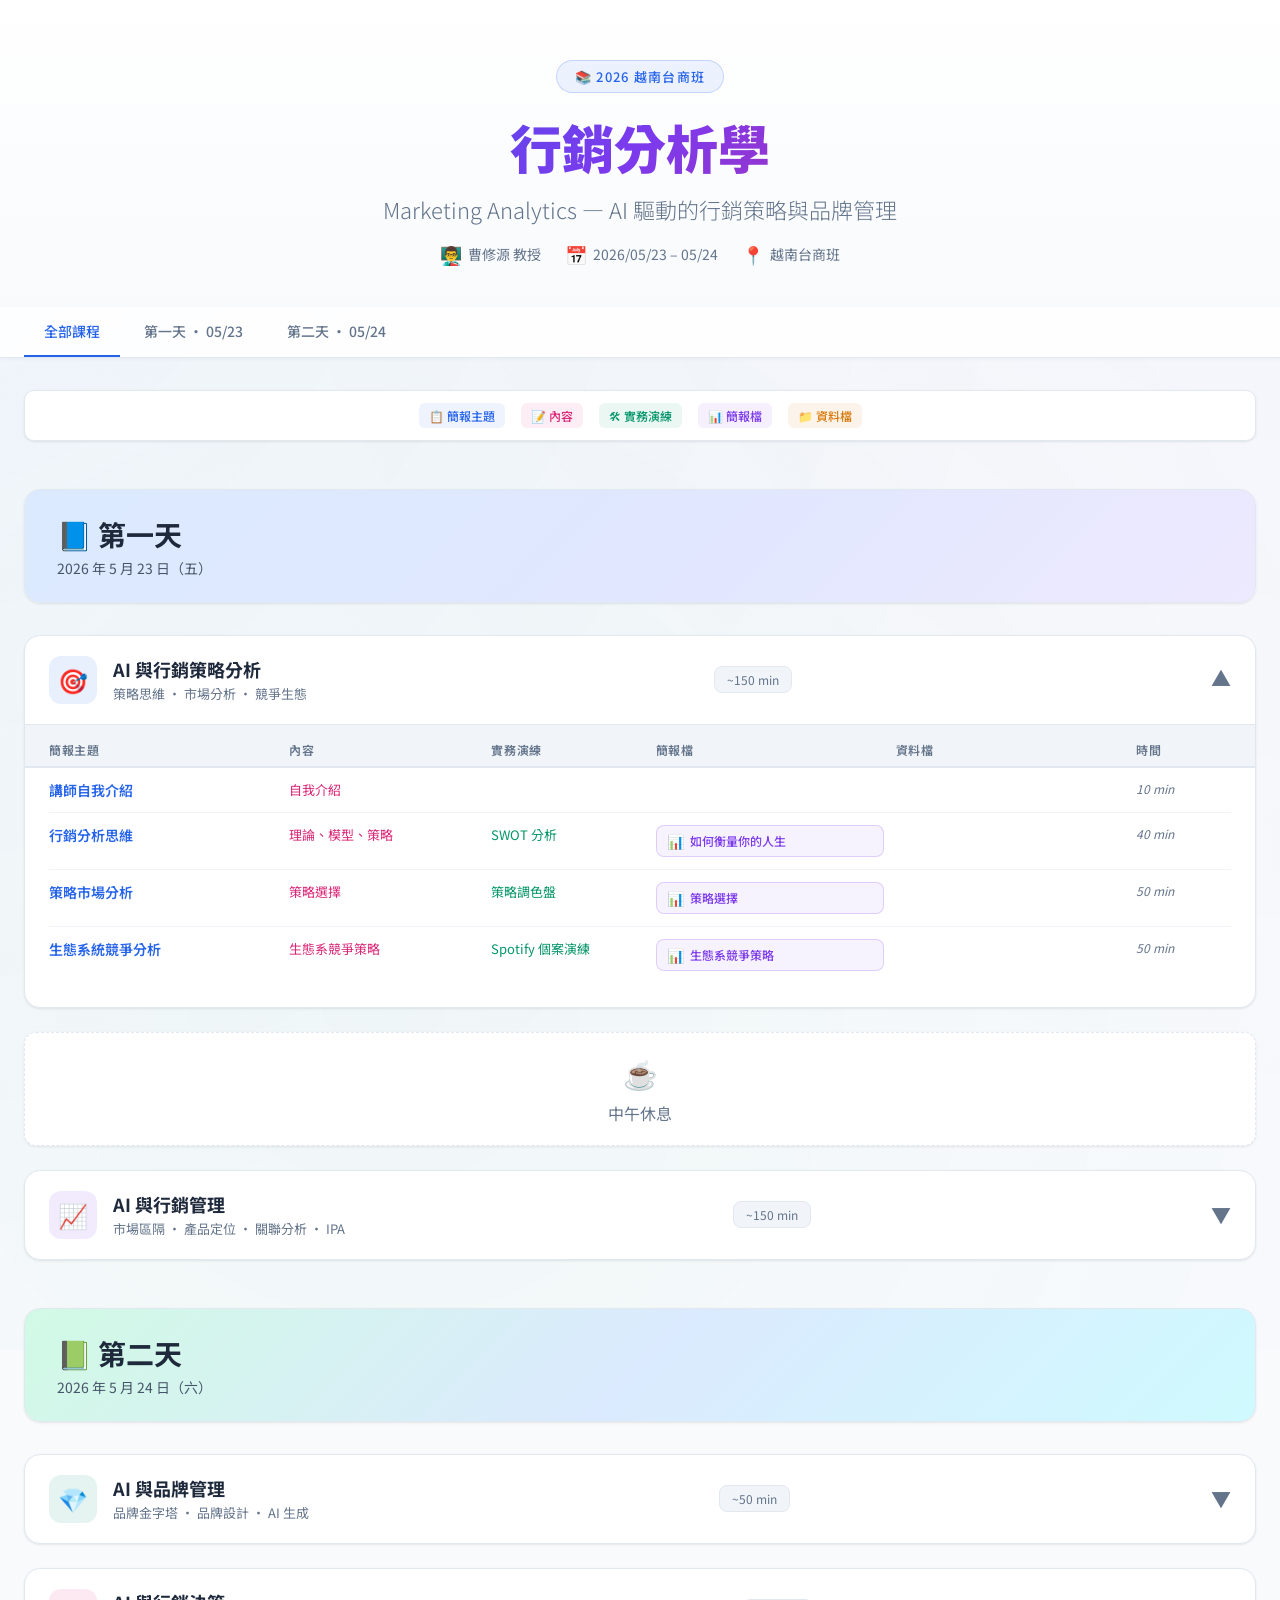
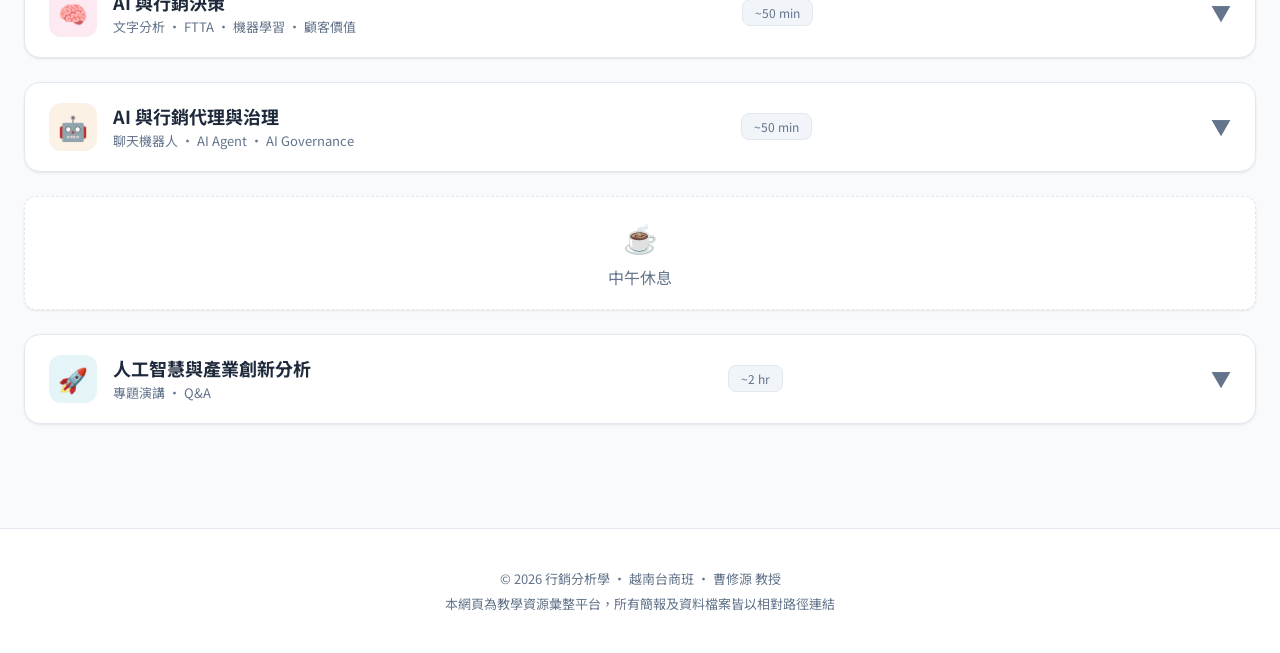
==== index.html @ cdf15337 "Initial commit: 行銷分析學教學網頁" ====
<!DOCTYPE html>
<html lang="zh-TW">
<head>
<meta charset="UTF-8">
<meta name="viewport" content="width=device-width, initial-scale=1.0">
<title>行銷分析學 2026 – 越南台商班 | 曹修源</title>
<meta name="description" content="2026年越南台商班行銷分析學教學資源平台，包含AI與行銷策略、品牌管理、行銷決策等完整課程資料。">
<link rel="stylesheet" href="style.css">
</head>
<body>

<!-- ===== Hero ===== -->
<header class="hero">
  <div class="hero-badge">📚 2026 越南台商班</div>
  <h1>行銷分析學</h1>
  <p class="subtitle">Marketing Analytics — AI 驅動的行銷策略與品牌管理</p>
  <div class="meta">
    <span class="meta-item"><span class="icon">👨‍🏫</span> 曹修源 教授</span>
    <span class="meta-item"><span class="icon">📅</span> 2026/05/23 – 05/24</span>
    <span class="meta-item"><span class="icon">📍</span> 越南台商班</span>
  </div>
</header>

<!-- ===== Nav ===== -->
<nav class="nav-bar">
  <div class="nav-inner">
    <button class="nav-btn active" onclick="showDay('all')">全部課程</button>
    <button class="nav-btn" onclick="showDay('day1')">第一天 · 05/23</button>
    <button class="nav-btn" onclick="showDay('day2')">第二天 · 05/24</button>
  </div>
</nav>

<!-- ===== Main ===== -->
<main class="main">

<!-- ===== Column Headers Legend ===== -->
<div class="column-legend">
  <span class="legend-item legend-topic">📋 簡報主題</span>
  <span class="legend-item legend-content">📝 內容</span>
  <span class="legend-item legend-practice">🛠 實務演練</span>
  <span class="legend-item legend-pptx">📊 簡報檔</span>
  <span class="legend-item legend-data">📁 資料檔</span>
</div>

<!-- ===================== DAY 1 ===================== -->
<div class="day-section visible" data-day="day1">
<div class="day-divider day1">
  <h2>📘 第一天</h2>
  <div class="day-date">2026 年 5 月 23 日（五）</div>
</div>

<!-- Module 1: AI與行銷策略分析 -->
<div class="module open" id="mod-strategy">
  <div class="module-header" onclick="toggleModule(this)">
    <div class="module-header-left">
      <div class="module-icon blue">🎯</div>
      <div>
        <div class="module-title">AI 與行銷策略分析</div>
        <div class="module-subtitle">策略思維 · 市場分析 · 競爭生態</div>
      </div>
    </div>
    <span class="module-time">~150 min</span>
    <span class="module-toggle">▼</span>
  </div>
  <div class="module-body">
    <div class="module-content">
      <!-- Row header -->
      <div class="topic-row topic-row-header">
        <div>簡報主題</div><div>內容</div><div>實務演練</div><div>簡報檔</div><div>資料檔</div><div>時間</div>
      </div>
      <div class="topic-row">
        <div class="topic-label">講師自我介紹</div>
        <div class="topic-content">自我介紹</div>
        <div class="topic-practice"></div>
        <div class="topic-files"></div>
        <div class="topic-files"></div>
        <div class="topic-time">10 min</div>
      </div>
      <div class="topic-row">
        <div class="topic-label">行銷分析思維</div>
        <div class="topic-content">理論、模型、策略</div>
        <div class="topic-practice">SWOT 分析</div>
        <div class="topic-files"><a class="res-link pptx" href="簡報檔/如何衡量你的人生.pptx"><span class="res-icon">📊</span> 如何衡量你的人生</a></div>
        <div class="topic-files"></div>
        <div class="topic-time">40 min</div>
      </div>
      <div class="topic-row">
        <div class="topic-label">策略市場分析</div>
        <div class="topic-content">策略選擇</div>
        <div class="topic-practice">策略調色盤</div>
        <div class="topic-files"><a class="res-link pptx" href="簡報檔/策略選擇.pptx"><span class="res-icon">📊</span> 策略選擇</a></div>
        <div class="topic-files"></div>
        <div class="topic-time">50 min</div>
      </div>
      <div class="topic-row">
        <div class="topic-label">生態系統競爭分析</div>
        <div class="topic-content">生態系競爭策略</div>
        <div class="topic-practice">Spotify 個案演練</div>
        <div class="topic-files"><a class="res-link pptx" href="簡報檔/生態系競爭策略.pptx"><span class="res-icon">📊</span> 生態系競爭策略</a></div>
        <div class="topic-files"></div>
        <div class="topic-time">50 min</div>
      </div>
    </div>
  </div>
</div>

<!-- Break -->
<div class="break-card"><div class="break-icon">☕</div>中午休息</div>

<!-- Module 2: AI與行銷管理 -->
<div class="module" id="mod-mgmt">
  <div class="module-header" onclick="toggleModule(this)">
    <div class="module-header-left">
      <div class="module-icon purple">📈</div>
      <div>
        <div class="module-title">AI 與行銷管理</div>
        <div class="module-subtitle">市場區隔 · 產品定位 · 關聯分析 · IPA</div>
      </div>
    </div>
    <span class="module-time">~150 min</span>
    <span class="module-toggle">▼</span>
  </div>
  <div class="module-body">
    <div class="module-content">
      <div class="topic-row topic-row-header">
        <div>簡報主題</div><div>內容</div><div>實務演練</div><div>簡報檔</div><div>資料檔</div><div>時間</div>
      </div>
      <!-- 市場區隔 / 集群分析 -->
      <div class="topic-row">
        <div class="topic-label">市場區隔</div>
        <div class="topic-content">集群分析</div>
        <div class="topic-practice">人口統計</div>
        <div class="topic-files" rowspan="3"><a class="res-link pptx" href="簡報檔/人工智慧與行銷_2026.pptx"><span class="res-icon">📊</span> 人工智慧與行銷_2026</a></div>
        <div class="topic-files"><a class="res-link data" href="資料檔/cluster_USCity.xls"><span class="res-icon">📁</span> cluster_USCity</a></div>
        <div class="topic-time">50 min</div>
      </div>
      <div class="topic-row">
        <div class="topic-label"></div>
        <div class="topic-content"></div>
        <div class="topic-practice">RFM</div>
        <div class="topic-files"></div>
        <div class="topic-files"><a class="res-link data" href="資料檔/OnlineStore1220.xlsx"><span class="res-icon">📁</span> OnlineStore</a></div>
        <div class="topic-time"></div>
      </div>
      <div class="topic-row">
        <div class="topic-label"></div>
        <div class="topic-content"></div>
        <div class="topic-practice">MLB</div>
        <div class="topic-files"></div>
        <div class="topic-files"><a class="res-link data" href="資料檔/2012MLB.xlsx"><span class="res-icon">📁</span> 2012 MLB</a></div>
        <div class="topic-time"></div>
      </div>
      <!-- 產品定位 -->
      <div class="topic-row">
        <div class="topic-label">產品定位</div>
        <div class="topic-content">多元尺度分析</div>
        <div class="topic-practice">手機</div>
        <div class="topic-files"></div>
        <div class="topic-files"><a class="res-link data" href="資料檔/CorrespondenceAnalysis.xlsx"><span class="res-icon">📁</span> CorrespondenceAnalysis</a></div>
        <div class="topic-time">50 min</div>
      </div>
      <div class="topic-row">
        <div class="topic-label"></div>
        <div class="topic-content">回應分析</div>
        <div class="topic-practice">咖啡</div>
        <div class="topic-files"></div>
        <div class="topic-files"><a class="res-link data" href="資料檔/Coffee品牌屬性分析.xlsx"><span class="res-icon">📁</span> Coffee 品牌屬性</a></div>
        <div class="topic-time"></div>
      </div>
      <div class="topic-row">
        <div class="topic-label"></div>
        <div class="topic-content"></div>
        <div class="topic-practice">MLB</div>
        <div class="topic-files"></div>
        <div class="topic-files"><a class="res-link data" href="資料檔/2012MLB.xlsx"><span class="res-icon">📁</span> 2012 MLB</a></div>
        <div class="topic-time"></div>
      </div>
      <!-- 關聯分析 -->
      <div class="topic-row">
        <div class="topic-label">關聯分析</div>
        <div class="topic-content">關聯分析</div>
        <div class="topic-practice">購物車分析</div>
        <div class="topic-files"></div>
        <div class="topic-files"><a class="res-link data" href="資料檔/AssociationRule.xlsx"><span class="res-icon">📁</span> AssociationRule</a></div>
        <div class="topic-time">25 min</div>
      </div>
      <!-- IPA -->
      <div class="topic-row">
        <div class="topic-label">重要性與績效分析</div>
        <div class="topic-content">IPA 分析</div>
        <div class="topic-practice">服務品質分析</div>
        <div class="topic-files"><a class="res-link pptx" href="簡報檔/IPA_服務品質SERVQUAL_2026.pptx"><span class="res-icon">📊</span> IPA 服務品質 SERVQUAL</a></div>
        <div class="topic-files"><a class="res-link data" href="資料檔/NCHUMTSQ_OK.xlsx"><span class="res-icon">📁</span> NCHUMTSQ</a></div>
        <div class="topic-time">25 min</div>
      </div>
    </div>
  </div>
</div>
</div><!-- end day1 -->

<!-- ===================== DAY 2 ===================== -->
<div class="day-section visible" data-day="day2">
<div class="day-divider day2">
  <h2>📗 第二天</h2>
  <div class="day-date">2026 年 5 月 24 日（六）</div>
</div>

<!-- Module 3: AI與品牌管理 -->
<div class="module" id="mod-brand">
  <div class="module-header" onclick="toggleModule(this)">
    <div class="module-header-left">
      <div class="module-icon emerald">💎</div>
      <div>
        <div class="module-title">AI 與品牌管理</div>
        <div class="module-subtitle">品牌金字塔 · 品牌設計 · AI 生成</div>
      </div>
    </div>
    <span class="module-time">~50 min</span>
    <span class="module-toggle">▼</span>
  </div>
  <div class="module-body">
    <div class="module-content">
      <div class="topic-row topic-row-header">
        <div>簡報主題</div><div>內容</div><div>實務演練</div><div>簡報檔</div><div>資料檔</div><div>時間</div>
      </div>
      <div class="topic-row">
        <div class="topic-label">品牌金字塔</div>
        <div class="topic-content">重要行銷模型與理論</div>
        <div class="topic-practice">AI 生成官網</div>
        <div class="topic-files"><a class="res-link pptx" href="簡報檔/概念分析與品牌設計_2026.pptx"><span class="res-icon">📊</span> 概念分析與品牌設計</a></div>
        <div class="topic-files"><a class="res-link data" href="影片檔/官方品牌與AI生成影片.docx"><span class="res-icon">📁</span> 官方品牌與AI生成影片</a></div>
        <div class="topic-time">50 min</div>
      </div>
      <div class="topic-row">
        <div class="topic-label"></div>
        <div class="topic-content">品牌概念</div>
        <div class="topic-practice">品牌宣傳影片</div>
        <div class="topic-files"></div>
        <div class="topic-files"></div>
        <div class="topic-time"></div>
      </div>
      <div class="topic-row">
        <div class="topic-label"></div>
        <div class="topic-content">品牌願景</div>
        <div class="topic-practice">品牌故事</div>
        <div class="topic-files"></div>
        <div class="topic-files"></div>
        <div class="topic-time"></div>
      </div>
      <div class="topic-row">
        <div class="topic-label"></div>
        <div class="topic-content">品牌使命 · 品牌LOGO · 品牌故事</div>
        <div class="topic-practice"></div>
        <div class="topic-files"></div>
        <div class="topic-files"><a class="res-link html" href="資料檔/AI生成工具整理.html"><span class="res-icon">🌐</span> AI 生成工具整理</a></div>
        <div class="topic-time"></div>
      </div>
    </div>
  </div>
</div>

<!-- Module 4: AI與行銷決策 -->
<div class="module" id="mod-decision">
  <div class="module-header" onclick="toggleModule(this)">
    <div class="module-header-left">
      <div class="module-icon pink">🧠</div>
      <div>
        <div class="module-title">AI 與行銷決策</div>
        <div class="module-subtitle">文字分析 · FTTA · 機器學習 · 顧客價值</div>
      </div>
    </div>
    <span class="module-time">~50 min</span>
    <span class="module-toggle">▼</span>
  </div>
  <div class="module-body">
    <div class="module-content">
      <div class="topic-row topic-row-header">
        <div>簡報主題</div><div>內容</div><div>實務演練</div><div>簡報檔</div><div>資料檔</div><div>時間</div>
      </div>
      <div class="topic-row">
        <div class="topic-label">聆聽消費者聲音到商業智慧決策</div>
        <div class="topic-content">文字分析</div>
        <div class="topic-practice">顧客意見探勘</div>
        <div class="topic-files"><a class="res-link pptx" href="簡報檔/聆聽顧客聲音到商業智慧決策_2026.pptx"><span class="res-icon">📊</span> 聆聽顧客聲音到商業智慧決策</a></div>
        <div class="topic-files">
          <a class="res-link data" href="資料檔/3J.xlsx"><span class="res-icon">📁</span> 3J</a>
          <a class="res-link data" href="資料檔/3JDim.xlsx"><span class="res-icon">📁</span> 3JDim</a>
          <a class="res-link data" href="資料檔/Taichung100.xlsx"><span class="res-icon">📁</span> Taichung100</a>
        </div>
        <div class="topic-time">30 min</div>
      </div>
      <div class="topic-row">
        <div class="topic-label"></div>
        <div class="topic-content">FTTA 分析</div>
        <div class="topic-practice">商業智慧決策</div>
        <div class="topic-files"></div>
        <div class="topic-files">
          <a class="res-link data" href="資料檔/TLSSD.xlsx"><span class="res-icon">📁</span> TLSSD</a>
          <a class="res-link data" href="資料檔/stopwordsutf8.xlsx"><span class="res-icon">📁</span> stopwords</a>
        </div>
        <div class="topic-time"></div>
      </div>
      <div class="topic-row">
        <div class="topic-label">人工智慧與機器學習</div>
        <div class="topic-content">顧客價值分析</div>
        <div class="topic-practice">DataRobot</div>
        <div class="topic-files"><a class="res-link pptx" href="簡報檔/神經網路.pptx"><span class="res-icon">📊</span> 神經網路</a></div>
        <div class="topic-files">
          <a class="res-link data" href="資料檔/CustomerValueClean.csv"><span class="res-icon">📁</span> CustomerValue</a>
          <a class="res-link data" href="資料檔/SimpleExplaination.xlsx"><span class="res-icon">📁</span> SimpleExplaination</a>
        </div>
        <div class="topic-time">20 min</div>
      </div>
    </div>
  </div>
</div>

<!-- Module 5: AI與行銷代理與治理 -->
<div class="module" id="mod-agent">
  <div class="module-header" onclick="toggleModule(this)">
    <div class="module-header-left">
      <div class="module-icon amber">🤖</div>
      <div>
        <div class="module-title">AI 與行銷代理與治理</div>
        <div class="module-subtitle">聊天機器人 · AI Agent · AI Governance</div>
      </div>
    </div>
    <span class="module-time">~50 min</span>
    <span class="module-toggle">▼</span>
  </div>
  <div class="module-body">
    <div class="module-content">
      <div class="topic-row topic-row-header">
        <div>簡報主題</div><div>內容</div><div>實務演練</div><div>簡報檔</div><div>資料檔</div><div>時間</div>
      </div>
      <div class="topic-row">
        <div class="topic-label">AI 對話系統</div>
        <div class="topic-content">聊天機器人</div>
        <div class="topic-practice"></div>
        <div class="topic-files"><a class="res-link pptx" href="簡報檔/突破24小時極限_輕鬆版.pptx"><span class="res-icon">📊</span> 突破24小時極限</a></div>
        <div class="topic-files"></div>
        <div class="topic-time">50 min</div>
      </div>
      <div class="topic-row">
        <div class="topic-label">AI 代理</div>
        <div class="topic-content">AI Agent</div>
        <div class="topic-practice"></div>
        <div class="topic-files"><a class="res-link pptx" href="簡報檔/You2革命_輕鬆版.pptx"><span class="res-icon">📊</span> You2 革命</a></div>
        <div class="topic-files"></div>
        <div class="topic-time"></div>
      </div>
      <div class="topic-row">
        <div class="topic-label">AI 治理</div>
        <div class="topic-content">AI Governance</div>
        <div class="topic-practice"></div>
        <div class="topic-files"><a class="res-link pptx" href="簡報檔/治理AI的時代_輕鬆版.pptx"><span class="res-icon">📊</span> 治理AI的時代</a></div>
        <div class="topic-files"></div>
        <div class="topic-time"></div>
      </div>
    </div>
  </div>
</div>

<!-- Break -->
<div class="break-card"><div class="break-icon">☕</div>中午休息</div>

<!-- Module 6: 產業創新分析 -->
<div class="module" id="mod-innovation">
  <div class="module-header" onclick="toggleModule(this)">
    <div class="module-header-left">
      <div class="module-icon cyan">🚀</div>
      <div>
        <div class="module-title">人工智慧與產業創新分析</div>
        <div class="module-subtitle">專題演講 · Q&amp;A</div>
      </div>
    </div>
    <span class="module-time">~2 hr</span>
    <span class="module-toggle">▼</span>
  </div>
  <div class="module-body">
    <div class="module-content">
      <div class="topic-row topic-row-header">
        <div>簡報主題</div><div>內容</div><div>實務演練</div><div>簡報檔</div><div>資料檔</div><div>時間</div>
      </div>
      <div class="topic-row">
        <div class="topic-label">人工智慧於產業上之創新與應用</div>
        <div class="topic-content">專題演講</div>
        <div class="topic-practice"></div>
        <div class="topic-files"></div>
        <div class="topic-files"></div>
        <div class="topic-time">1.5 hr</div>
      </div>
      <div class="topic-row">
        <div class="topic-label">Q&amp;A</div>
        <div class="topic-content">綜合討論</div>
        <div class="topic-practice"></div>
        <div class="topic-files"></div>
        <div class="topic-files"></div>
        <div class="topic-time">30 min</div>
      </div>
    </div>
  </div>
</div>
</div><!-- end day2 -->

</main>

<footer class="footer">
  <p>© 2026 行銷分析學 · 越南台商班 · 曹修源 教授</p>
  <p style="margin-top:6px;">本網頁為教學資源彙整平台，所有簡報及資料檔案皆以相對路徑連結</p>
</footer>

<script>
function toggleModule(header) {
  header.closest('.module').classList.toggle('open');
}

function showDay(day) {
  document.querySelectorAll('.nav-btn').forEach(b => b.classList.remove('active'));
  event.target.classList.add('active');
  document.querySelectorAll('.day-section').forEach(s => {
    if (day === 'all') {
      s.classList.add('visible');
    } else {
      s.classList.toggle('visible', s.dataset.day === day);
    }
  });
}

// Open first module by default
document.addEventListener('DOMContentLoaded', () => {
  document.getElementById('mod-strategy').classList.add('open');
});
</script>
</body>
</html>
---- style.css ----
@import url('https://fonts.googleapis.com/css2?family=Noto+Sans+TC:wght@300;400;500;700;900&family=Inter:wght@300;400;500;600;700&display=swap');

:root {
  --bg: #f8fafc;
  --surface: #ffffff;
  --surface2: #f1f5f9;
  --surface3: #e2e8f0;
  --border: #e2e8f0;
  --border-light: #f1f5f9;
  --accent-blue: #2563eb;
  --accent-purple: #7c3aed;
  --accent-pink: #db2777;
  --accent-emerald: #059669;
  --accent-amber: #d97706;
  --accent-cyan: #0891b2;
  --text: #1e293b;
  --text-muted: #64748b;
  --gradient-day1: linear-gradient(135deg, #dbeafe 0%, #e0e7ff 50%, #ede9fe 100%);
  --gradient-day2: linear-gradient(135deg, #d1fae5 0%, #dbeafe 50%, #cffafe 100%);
  --shadow-sm: 0 1px 3px rgba(0,0,0,0.06), 0 1px 2px rgba(0,0,0,0.04);
  --shadow-md: 0 4px 12px rgba(0,0,0,0.07), 0 2px 4px rgba(0,0,0,0.04);
  --shadow-lg: 0 10px 30px rgba(0,0,0,0.08), 0 4px 8px rgba(0,0,0,0.04);
}

* { box-sizing: border-box; margin: 0; padding: 0; }

body {
  background: var(--bg);
  color: var(--text);
  font-family: 'Noto Sans TC', 'Inter', sans-serif;
  min-height: 100vh;
  overflow-x: hidden;
}

body::before {
  content: '';
  position: fixed;
  top: -50%; left: -50%;
  width: 200%; height: 200%;
  background: radial-gradient(circle at 20% 30%, rgba(37,99,235,0.04) 0%, transparent 50%),
              radial-gradient(circle at 80% 20%, rgba(124,58,237,0.03) 0%, transparent 50%),
              radial-gradient(circle at 40% 80%, rgba(5,150,105,0.03) 0%, transparent 50%);
  animation: bgShift 20s ease-in-out infinite;
  z-index: 0;
  pointer-events: none;
}

@keyframes bgShift {
  0%, 100% { transform: translate(0, 0); }
  33% { transform: translate(-2%, 1%); }
  66% { transform: translate(1%, -2%); }
}

/* Hero */
.hero {
  position: relative; z-index: 1;
  text-align: center;
  padding: 60px 24px 40px;
  background: linear-gradient(180deg, #ffffff 0%, var(--bg) 100%);
}

.hero-badge {
  display: inline-block;
  padding: 6px 18px;
  background: rgba(37,99,235,0.08);
  border: 1px solid rgba(37,99,235,0.2);
  border-radius: 20px;
  font-size: 13px;
  color: var(--accent-blue);
  letter-spacing: 0.1em;
  margin-bottom: 20px;
  font-weight: 500;
}

.hero h1 {
  font-size: clamp(28px, 5vw, 52px);
  font-weight: 900;
  background: linear-gradient(135deg, #2563eb, #7c3aed, #db2777);
  -webkit-background-clip: text;
  -webkit-text-fill-color: transparent;
  background-clip: text;
  line-height: 1.3;
  margin-bottom: 12px;
}

.hero .subtitle {
  font-size: clamp(16px, 2.5vw, 22px);
  color: var(--text-muted);
  font-weight: 300;
}

.hero .meta {
  margin-top: 16px;
  display: flex;
  justify-content: center;
  gap: 24px;
  flex-wrap: wrap;
}

.hero .meta-item {
  display: flex; align-items: center; gap: 6px;
  color: var(--text-muted); font-size: 14px;
}

.hero .meta-item .icon { font-size: 18px; }

/* Nav */
.nav-bar {
  position: sticky; top: 0; z-index: 100;
  background: rgba(255,255,255,0.88);
  backdrop-filter: blur(20px);
  -webkit-backdrop-filter: blur(20px);
  border-bottom: 1px solid var(--border);
  padding: 0 24px;
  box-shadow: 0 1px 4px rgba(0,0,0,0.04);
}

.nav-inner {
  max-width: 1400px;
  margin: 0 auto;
  display: flex; gap: 4px;
  overflow-x: auto;
  scrollbar-width: none;
}

.nav-inner::-webkit-scrollbar { display: none; }

.nav-btn {
  padding: 14px 20px;
  background: none; border: none;
  color: var(--text-muted);
  font-family: inherit; font-size: 14px; font-weight: 500;
  cursor: pointer; white-space: nowrap;
  border-bottom: 2px solid transparent;
  transition: all 0.3s;
}

.nav-btn:hover { color: var(--accent-blue); }
.nav-btn.active {
  color: var(--accent-blue);
  border-bottom-color: var(--accent-blue);
}

/* Main */
.main {
  position: relative; z-index: 1;
  max-width: 1400px;
  margin: 0 auto;
  padding: 32px 24px 80px;
}

/* Column Legend */
.column-legend {
  display: flex; gap: 16px; flex-wrap: wrap;
  justify-content: center;
  margin-bottom: 12px;
  padding: 12px 20px;
  background: var(--surface);
  border-radius: 10px;
  border: 1px solid var(--border);
  box-shadow: var(--shadow-sm);
}

.legend-item {
  font-size: 12px;
  padding: 4px 10px; border-radius: 6px;
  font-weight: 500;
}

.legend-topic { background: rgba(37,99,235,0.08); color: var(--accent-blue); }
.legend-content { background: rgba(219,39,119,0.08); color: var(--accent-pink); }
.legend-practice { background: rgba(5,150,105,0.08); color: var(--accent-emerald); }
.legend-pptx { background: rgba(124,58,237,0.08); color: var(--accent-purple); }
.legend-data { background: rgba(217,119,6,0.08); color: var(--accent-amber); }

/* Day Divider */
.day-divider {
  margin: 48px 0 32px;
  padding: 24px 32px;
  border-radius: 16px;
  position: relative;
  overflow: hidden;
  border: 1px solid var(--border);
  box-shadow: var(--shadow-sm);
}

.day-divider.day1 { background: var(--gradient-day1); }
.day-divider.day2 { background: var(--gradient-day2); }

.day-divider h2 {
  font-size: 28px; font-weight: 700;
  color: #1e293b;
  display: flex; align-items: center; gap: 12px;
}

.day-divider .day-date {
  font-size: 14px;
  color: #475569;
  margin-top: 4px;
}

/* Module Card */
.module {
  background: var(--surface);
  border: 1px solid var(--border);
  border-radius: 16px;
  margin-bottom: 24px;
  overflow: hidden;
  transition: transform 0.3s, box-shadow 0.3s;
  box-shadow: var(--shadow-sm);
}

.module:hover {
  transform: translateY(-2px);
  box-shadow: var(--shadow-lg);
}

.module-header {
  padding: 20px 24px;
  display: flex; align-items: center;
  justify-content: space-between;
  cursor: pointer; user-select: none;
}

.module-header-left {
  display: flex; align-items: center; gap: 16px;
}

.module-icon {
  width: 48px; height: 48px;
  border-radius: 12px;
  display: flex; align-items: center; justify-content: center;
  font-size: 24px; flex-shrink: 0;
}

.module-icon.blue { background: rgba(37,99,235,0.1); }
.module-icon.purple { background: rgba(124,58,237,0.1); }
.module-icon.emerald { background: rgba(5,150,105,0.1); }
.module-icon.pink { background: rgba(219,39,119,0.1); }
.module-icon.amber { background: rgba(217,119,6,0.1); }
.module-icon.cyan { background: rgba(8,145,178,0.1); }

.module-title { font-size: 18px; font-weight: 700; color: #1e293b; }

.module-subtitle {
  font-size: 13px; color: var(--text-muted); margin-top: 2px;
}

.module-time {
  padding: 4px 12px;
  background: var(--surface2);
  border-radius: 8px;
  font-size: 12px; color: var(--text-muted); white-space: nowrap;
  border: 1px solid var(--border);
}

.module-toggle {
  font-size: 20px; color: var(--text-muted);
  transition: transform 0.3s;
  margin-left: 12px;
}

.module.open .module-toggle { transform: rotate(180deg); }

.module-body {
  max-height: 0; overflow: hidden;
  transition: max-height 0.4s ease;
}

.module.open .module-body { max-height: 3000px; }

.module-content {
  padding: 0 24px 24px;
  border-top: 1px solid var(--border);
  overflow-x: auto;
}

/* 6-column topic rows */
.topic-row {
  display: grid;
  grid-template-columns: 1.2fr 1fr 0.8fr 1.2fr 1.2fr 0.5fr;
  gap: 12px;
  padding: 12px 0;
  border-bottom: 1px solid var(--border-light);
  align-items: start;
  min-width: 900px;
}

.topic-row:last-child { border-bottom: none; }

.topic-row-header {
  font-size: 12px;
  color: var(--text-muted);
  font-weight: 600;
  text-transform: uppercase;
  letter-spacing: 0.05em;
  padding: 16px 0 8px;
  border-bottom: 2px solid var(--border);
  background: var(--surface2);
  margin: 0 -24px;
  padding-left: 24px;
  padding-right: 24px;
}

.topic-label {
  font-weight: 600;
  color: var(--accent-blue);
  font-size: 14px;
}

.topic-content {
  color: var(--accent-pink);
  font-size: 13px;
}

.topic-practice {
  color: var(--accent-emerald);
  font-size: 13px;
}

.topic-files {
  display: flex;
  flex-direction: column;
  gap: 6px;
}

.topic-time {
  color: var(--text-muted);
  font-size: 12px;
  font-style: italic;
}

/* Resource links */
.res-link {
  display: inline-flex;
  align-items: center;
  gap: 6px;
  padding: 5px 10px;
  border-radius: 8px;
  font-size: 12px;
  font-weight: 500;
  text-decoration: none;
  transition: all 0.3s;
  border: 1px solid;
  white-space: nowrap;
}

.res-link.pptx {
  background: rgba(124,58,237,0.06);
  border-color: rgba(124,58,237,0.2);
  color: var(--accent-purple);
}

.res-link.pptx:hover {
  background: rgba(124,58,237,0.12);
  transform: translateY(-1px);
  box-shadow: 0 2px 8px rgba(124,58,237,0.15);
}

.res-link.data {
  background: rgba(217,119,6,0.06);
  border-color: rgba(217,119,6,0.2);
  color: var(--accent-amber);
}

.res-link.data:hover {
  background: rgba(217,119,6,0.12);
  transform: translateY(-1px);
  box-shadow: 0 2px 8px rgba(217,119,6,0.15);
}

.res-link.html {
  background: rgba(8,145,178,0.06);
  border-color: rgba(8,145,178,0.2);
  color: var(--accent-cyan);
}

.res-link.html:hover {
  background: rgba(8,145,178,0.12);
  transform: translateY(-1px);
  box-shadow: 0 2px 8px rgba(8,145,178,0.15);
}

.res-link .res-icon { font-size: 14px; }

/* Break */
.break-card {
  text-align: center;
  padding: 20px;
  margin: 24px 0;
  border-radius: 12px;
  background: var(--surface);
  border: 1px dashed var(--border);
  color: var(--text-muted);
  font-size: 16px;
  box-shadow: var(--shadow-sm);
}

.break-card .break-icon { font-size: 28px; margin-bottom: 8px; }

/* Footer */
.footer {
  position: relative; z-index: 1;
  text-align: center;
  padding: 40px 24px;
  border-top: 1px solid var(--border);
  color: var(--text-muted);
  font-size: 13px;
  background: var(--surface);
}

/* Section visibility */
.day-section { display: none; }
.day-section.visible { display: block; }

/* Responsive */
@media (max-width: 1024px) {
  .topic-row {
    grid-template-columns: 1fr 1fr;
    min-width: unset;
    gap: 8px;
  }
  .topic-row-header { display: none; }
  .topic-label::before { content: '📋 '; }
  .topic-content::before { content: '📝 '; }
  .topic-practice::before { content: '🛠 '; }
  .topic-time::before { content: '⏱ '; }
}

@media (max-width: 640px) {
  .topic-row { grid-template-columns: 1fr; }
  .hero { padding: 40px 16px 24px; }
  .main { padding: 16px 16px 60px; }
  .module-header { flex-wrap: wrap; gap: 12px; }
}

/* Scroll animation */
.module {
  opacity: 0;
  transform: translateY(20px);
  animation: fadeInUp 0.5s ease forwards;
}

.module:nth-child(1) { animation-delay: 0.05s; }
.module:nth-child(2) { animation-delay: 0.1s; }
.module:nth-child(3) { animation-delay: 0.15s; }
.module:nth-child(4) { animation-delay: 0.2s; }
.module:nth-child(5) { animation-delay: 0.25s; }
.module:nth-child(6) { animation-delay: 0.3s; }

@keyframes fadeInUp {
  to { opacity: 1; transform: translateY(0); }
}
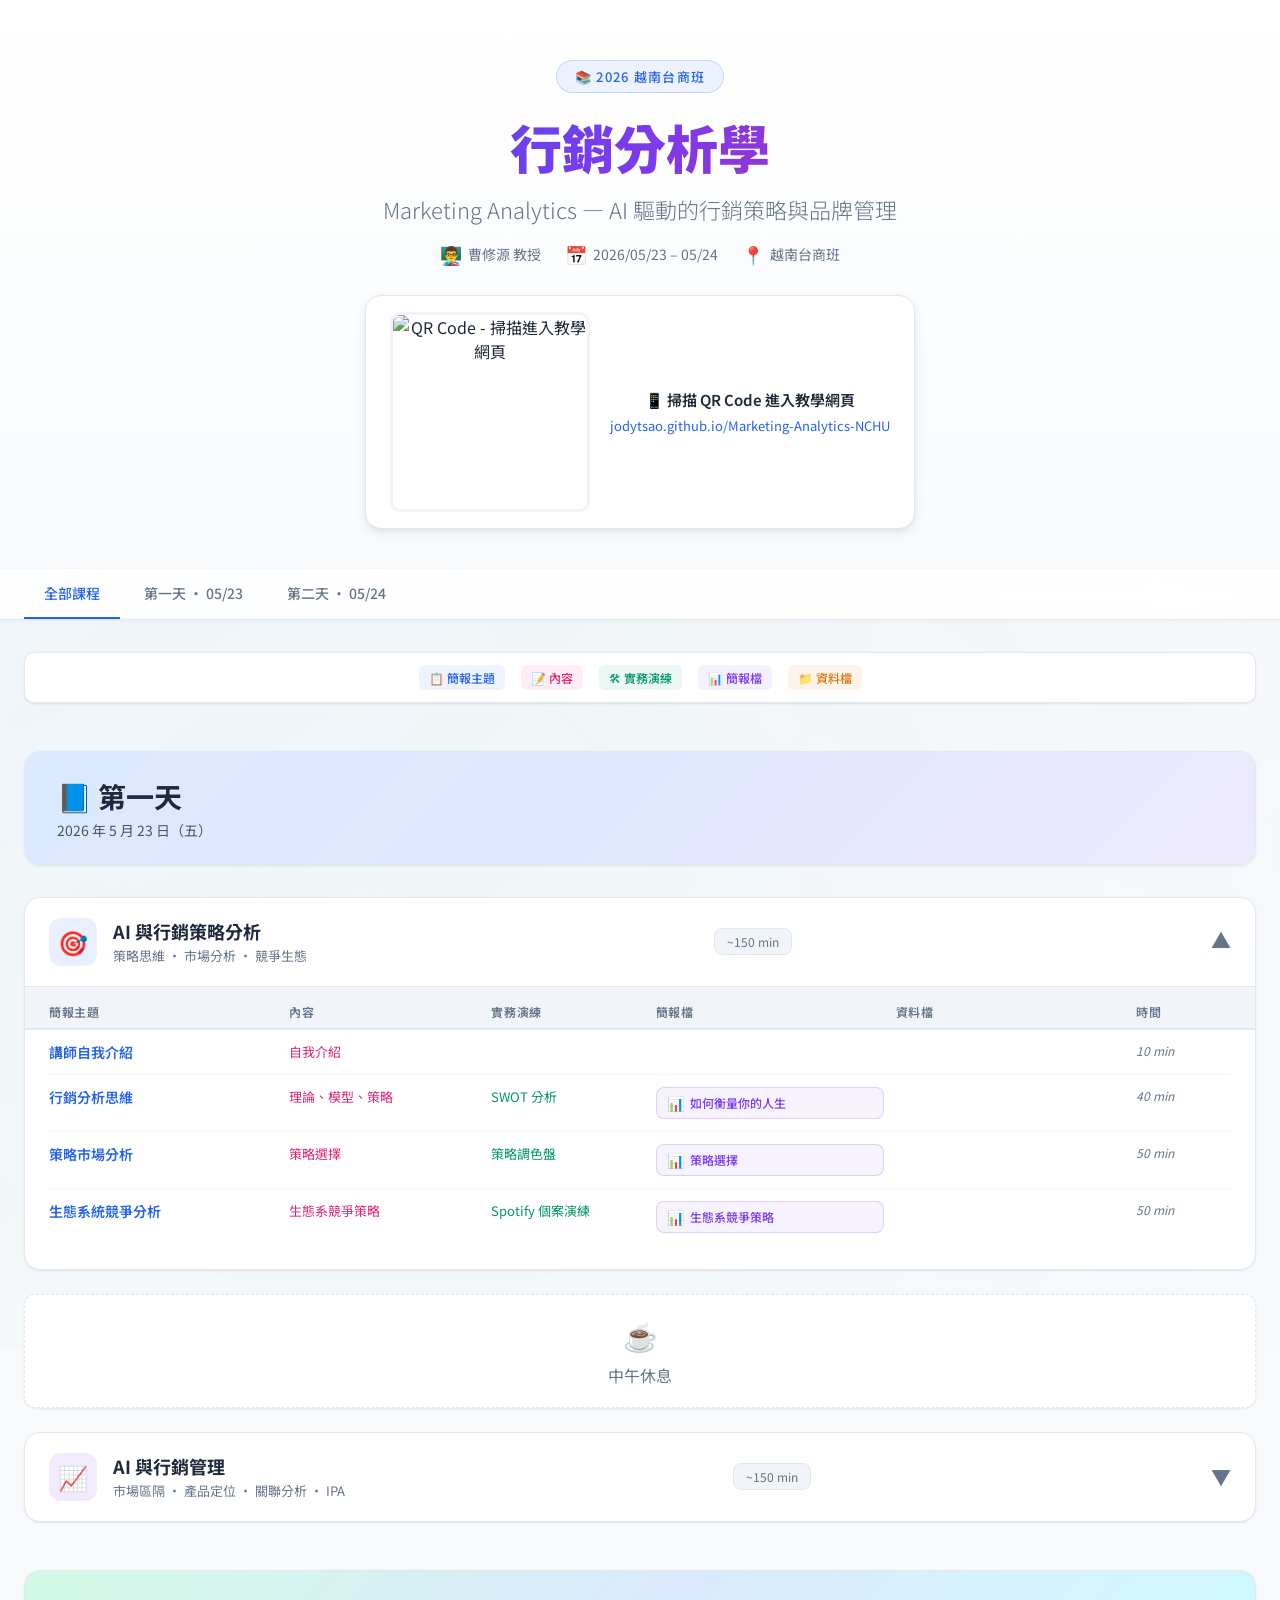
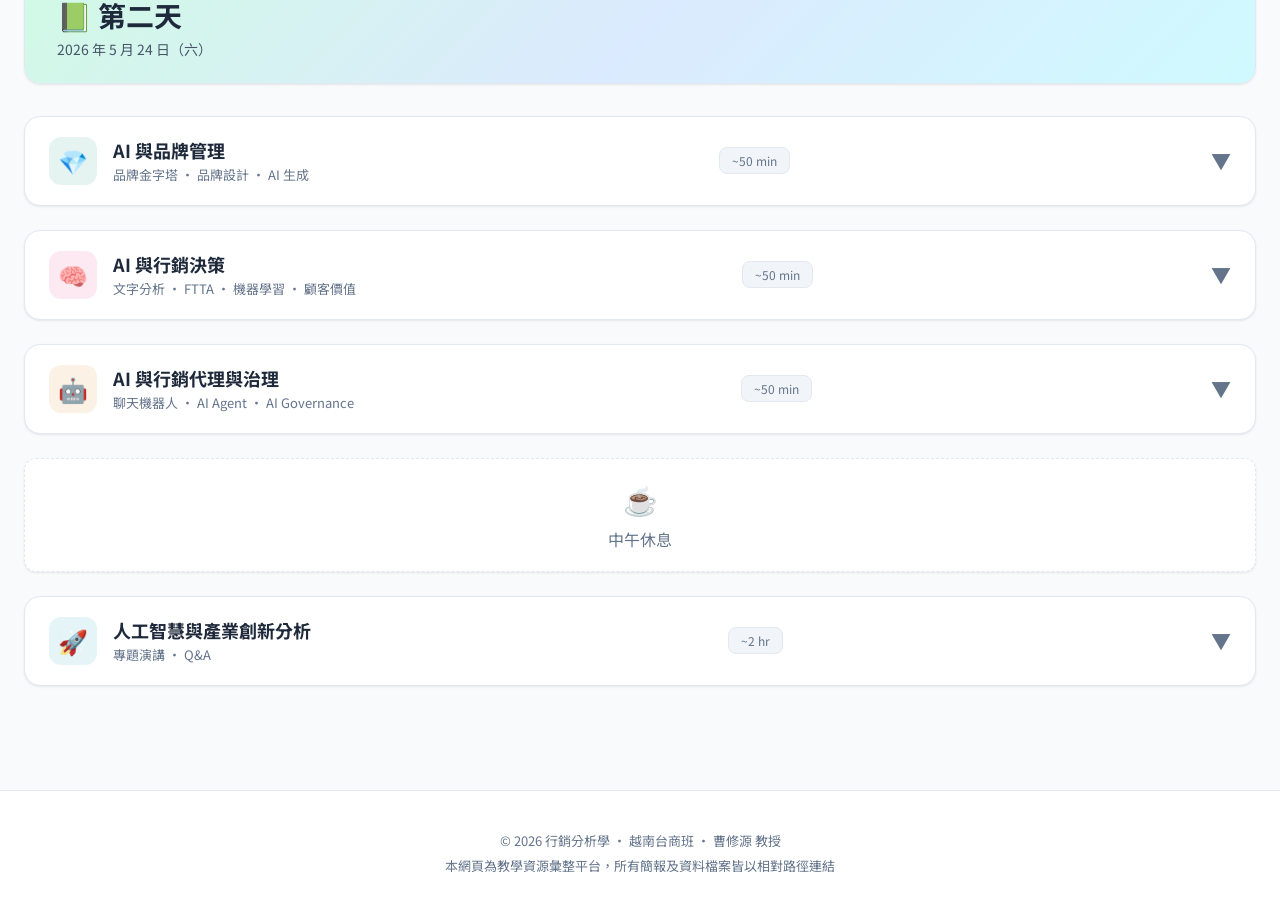
==== commit 331bf9af: "Add QR code and enable GitHub Pages" ====
--- a/index.html
+++ b/index.html
@@ -18,6 +18,16 @@
     <span class="meta-item"><span class="icon">👨‍🏫</span> 曹修源 教授</span>
     <span class="meta-item"><span class="icon">📅</span> 2026/05/23 – 05/24</span>
     <span class="meta-item"><span class="icon">📍</span> 越南台商班</span>
+  </div>
+  <!-- QR Code -->
+  <div class="qr-section">
+    <div class="qr-card">
+      <img class="qr-img" src="https://api.qrserver.com/v1/create-qr-code/?size=200x200&data=https://jodytsao.github.io/Marketing-Analytics-NCHU/" alt="QR Code - 掃描進入教學網頁" width="200" height="200">
+      <div class="qr-info">
+        <div class="qr-label">📱 掃描 QR Code 進入教學網頁</div>
+        <a class="qr-url" href="https://jodytsao.github.io/Marketing-Analytics-NCHU/" target="_blank">jodytsao.github.io/Marketing-Analytics-NCHU</a>
+      </div>
+    </div>
   </div>
 </header>
 
--- a/style.css
+++ b/style.css
@@ -104,6 +104,62 @@
 
 .hero .meta-item .icon { font-size: 18px; }
 
+/* QR Code */
+.qr-section {
+  margin-top: 28px;
+  display: flex;
+  justify-content: center;
+}
+
+.qr-card {
+  display: flex;
+  align-items: center;
+  gap: 20px;
+  padding: 16px 24px;
+  background: var(--surface);
+  border: 1px solid var(--border);
+  border-radius: 16px;
+  box-shadow: var(--shadow-md);
+  transition: transform 0.3s, box-shadow 0.3s;
+}
+
+.qr-card:hover {
+  transform: translateY(-2px);
+  box-shadow: var(--shadow-lg);
+}
+
+.qr-img {
+  border-radius: 10px;
+  border: 3px solid var(--surface2);
+}
+
+.qr-info {
+  display: flex;
+  flex-direction: column;
+  gap: 6px;
+}
+
+.qr-label {
+  font-size: 15px;
+  font-weight: 600;
+  color: var(--text);
+}
+
+.qr-url {
+  font-size: 13px;
+  color: var(--accent-blue);
+  text-decoration: none;
+  word-break: break-all;
+}
+
+.qr-url:hover {
+  text-decoration: underline;
+}
+
+@media (max-width: 640px) {
+  .qr-card { flex-direction: column; text-align: center; }
+}
+
 /* Nav */
 .nav-bar {
   position: sticky; top: 0; z-index: 100;
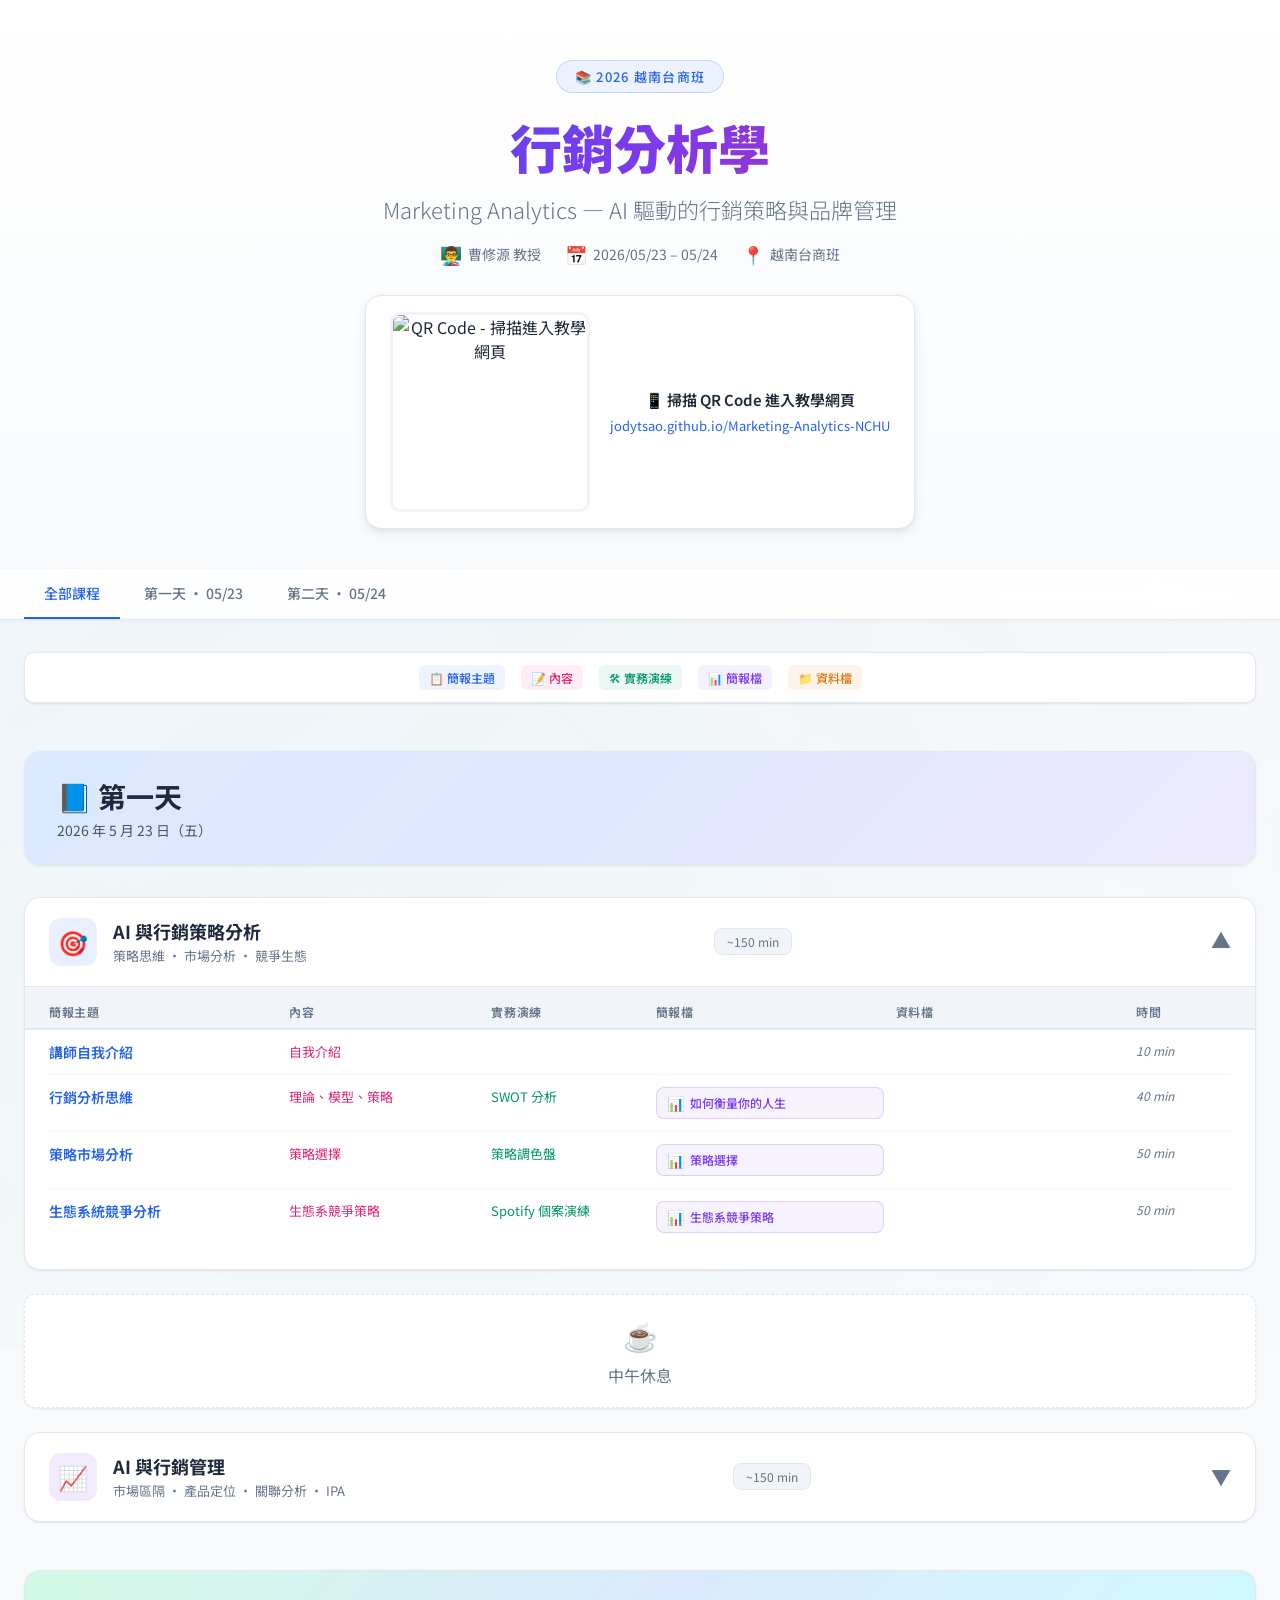
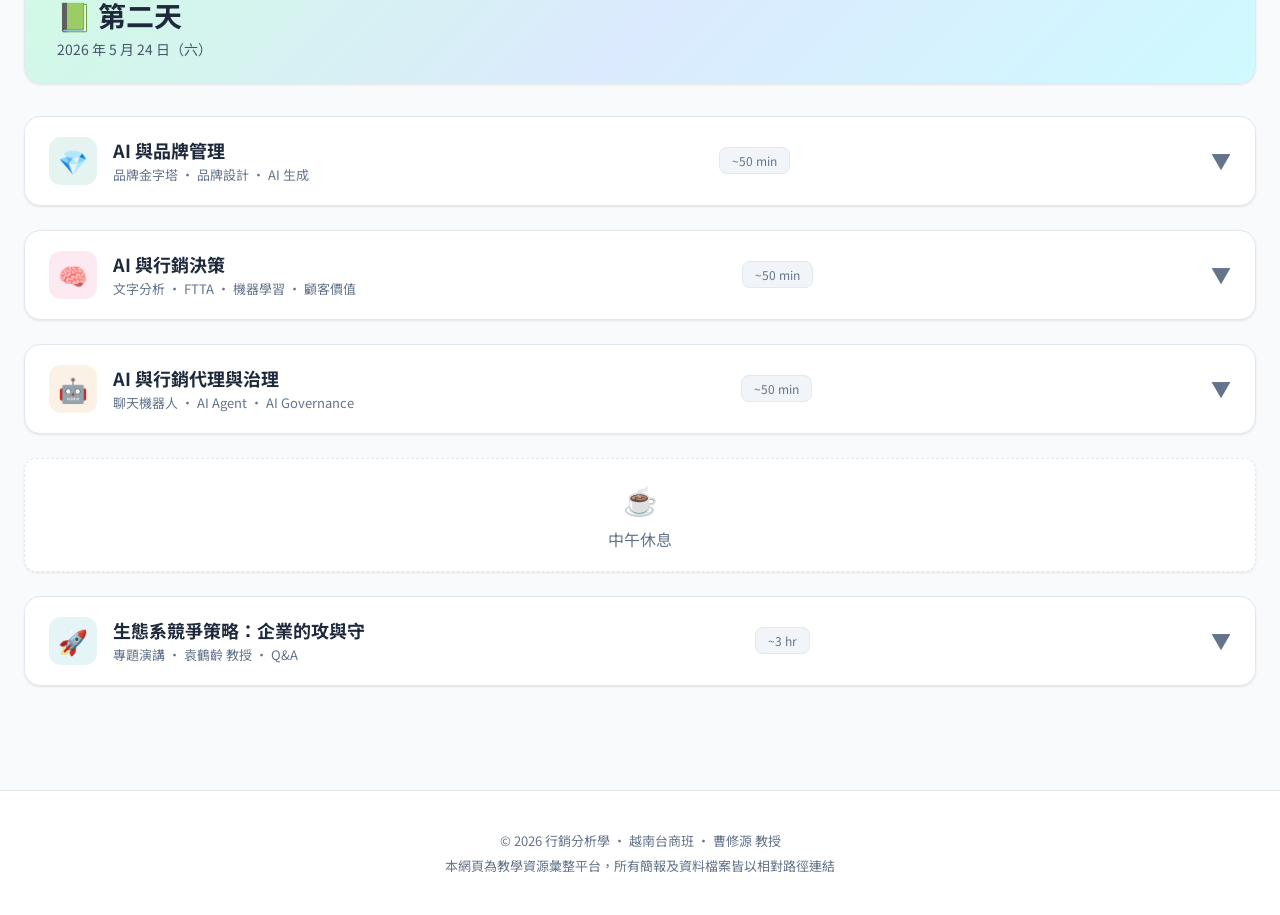
==== commit b1d8c68a: "更新專題演講：生態系競爭策略：企業的攻與守（袁鶴齡教授，2.5hr）" ====
--- a/index.html
+++ b/index.html
@@ -380,25 +380,25 @@
     <div class="module-header-left">
       <div class="module-icon cyan">🚀</div>
       <div>
-        <div class="module-title">人工智慧與產業創新分析</div>
-        <div class="module-subtitle">專題演講 · Q&amp;A</div>
-      </div>
-    </div>
-    <span class="module-time">~2 hr</span>
-    <span class="module-toggle">▼</span>
-  </div>
-  <div class="module-body">
-    <div class="module-content">
-      <div class="topic-row topic-row-header">
-        <div>簡報主題</div><div>內容</div><div>實務演練</div><div>簡報檔</div><div>資料檔</div><div>時間</div>
-      </div>
-      <div class="topic-row">
-        <div class="topic-label">人工智慧於產業上之創新與應用</div>
-        <div class="topic-content">專題演講</div>
-        <div class="topic-practice"></div>
-        <div class="topic-files"></div>
-        <div class="topic-files"></div>
-        <div class="topic-time">1.5 hr</div>
+        <div class="module-title">生態系競爭策略：企業的攻與守</div>
+        <div class="module-subtitle">專題演講 · 袁鶴齡 教授 · Q&amp;A</div>
+      </div>
+    </div>
+    <span class="module-time">~3 hr</span>
+    <span class="module-toggle">▼</span>
+  </div>
+  <div class="module-body">
+    <div class="module-content">
+      <div class="topic-row topic-row-header">
+        <div>簡報主題</div><div>內容</div><div>實務演練</div><div>簡報檔</div><div>資料檔</div><div>時間</div>
+      </div>
+      <div class="topic-row">
+        <div class="topic-label">生態系競爭策略：企業的攻與守</div>
+        <div class="topic-content">專題演講 · 袁鶴齡 教授</div>
+        <div class="topic-practice"></div>
+        <div class="topic-files"></div>
+        <div class="topic-files"></div>
+        <div class="topic-time">2.5 hr</div>
       </div>
       <div class="topic-row">
         <div class="topic-label">Q&amp;A</div>
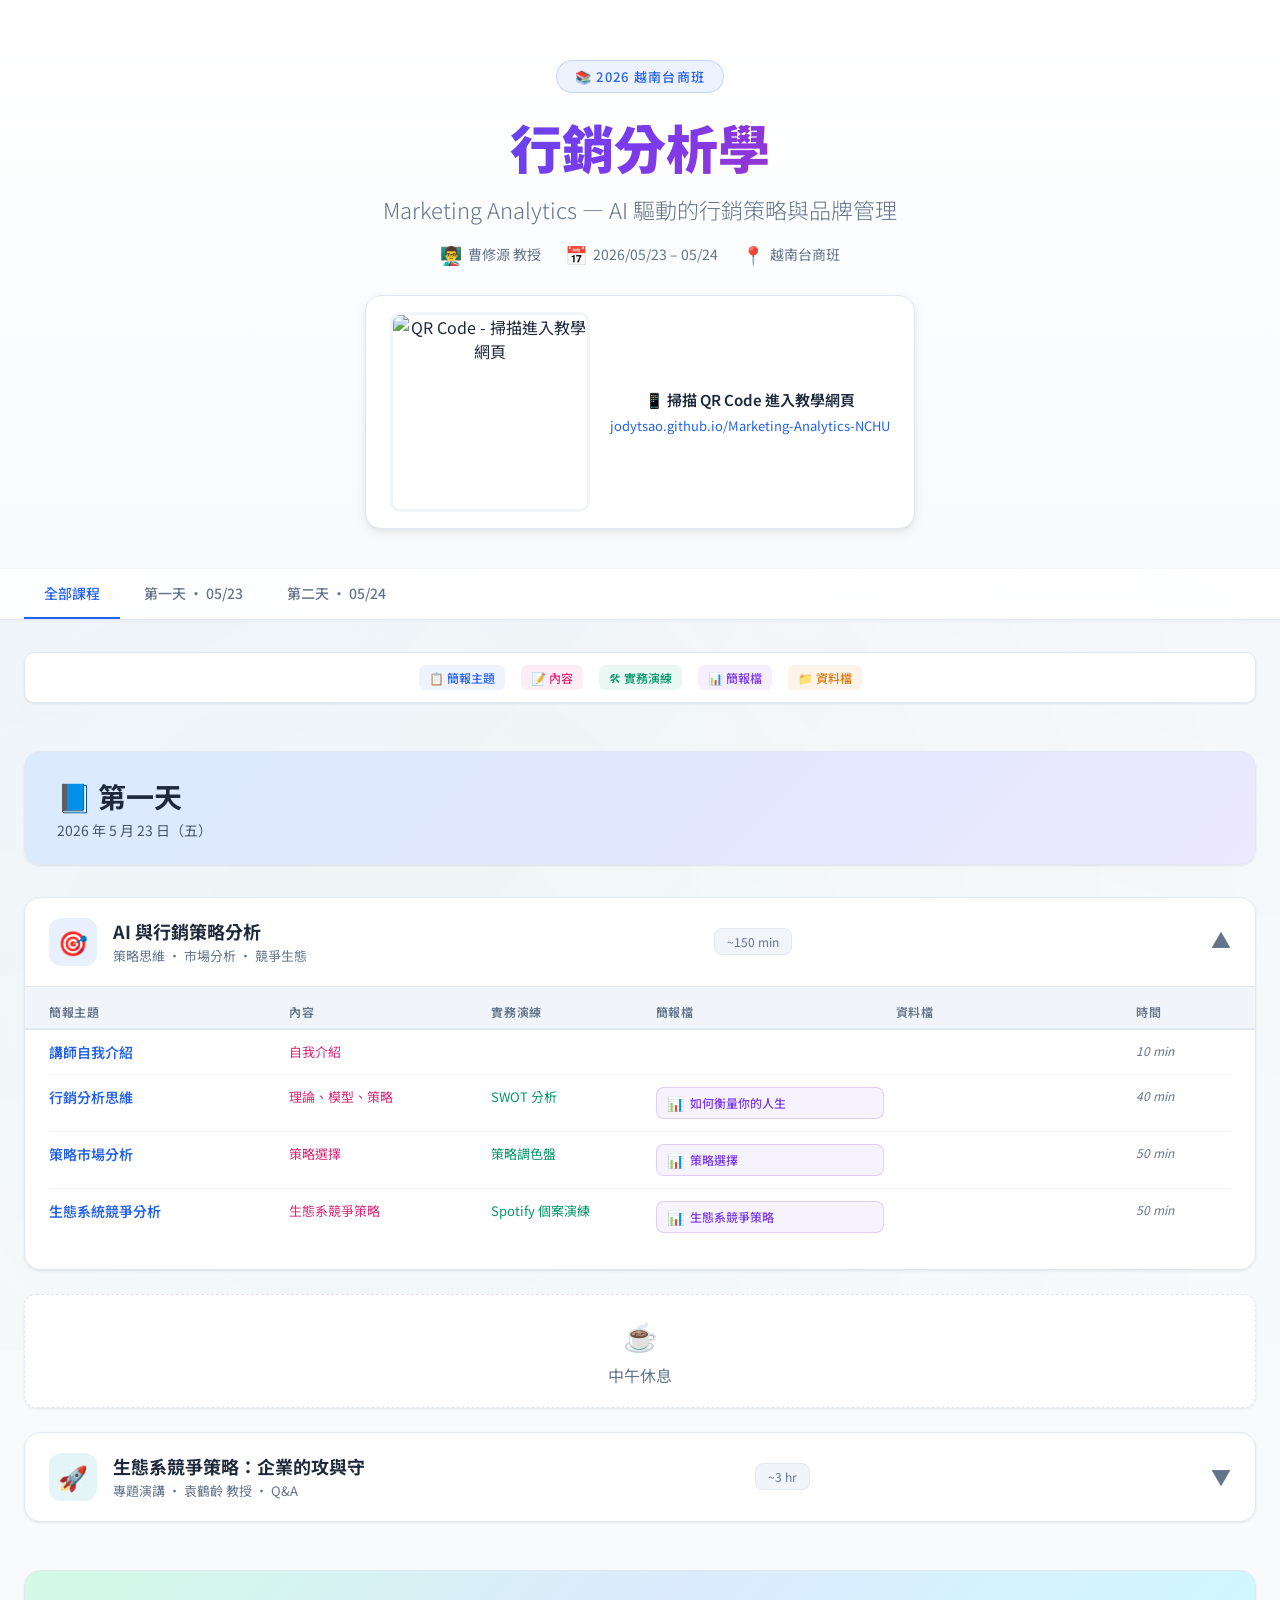
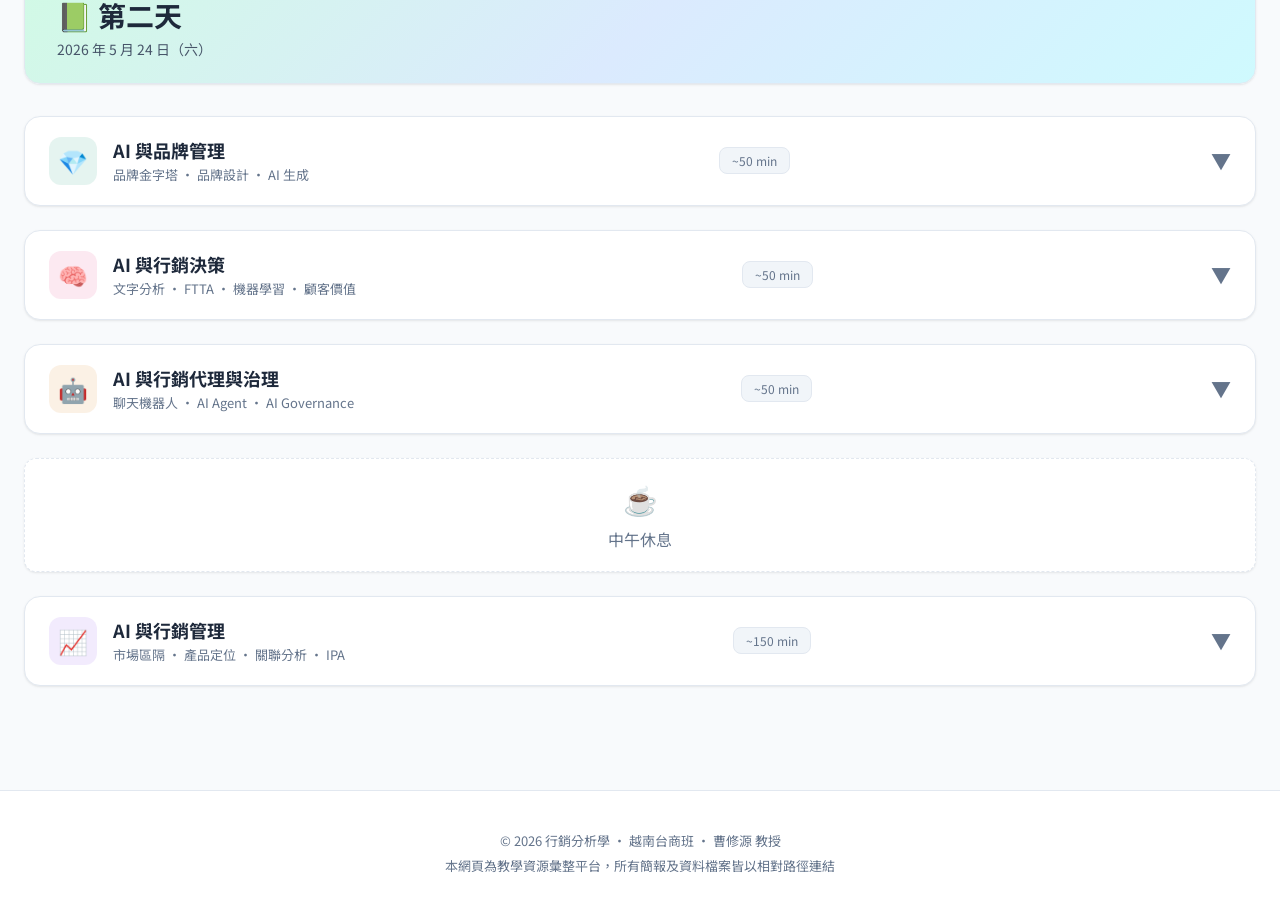
==== commit 52359362: "調整課程順序：專題演講移至第一天下午，AI與行銷管理移至第二天下午" ====
--- a/index.html
+++ b/index.html
@@ -117,91 +117,39 @@
 <!-- Break -->
 <div class="break-card"><div class="break-icon">☕</div>中午休息</div>
 
-<!-- Module 2: AI與行銷管理 -->
-<div class="module" id="mod-mgmt">
-  <div class="module-header" onclick="toggleModule(this)">
-    <div class="module-header-left">
-      <div class="module-icon purple">📈</div>
-      <div>
-        <div class="module-title">AI 與行銷管理</div>
-        <div class="module-subtitle">市場區隔 · 產品定位 · 關聯分析 · IPA</div>
-      </div>
-    </div>
-    <span class="module-time">~150 min</span>
-    <span class="module-toggle">▼</span>
-  </div>
-  <div class="module-body">
-    <div class="module-content">
-      <div class="topic-row topic-row-header">
-        <div>簡報主題</div><div>內容</div><div>實務演練</div><div>簡報檔</div><div>資料檔</div><div>時間</div>
-      </div>
-      <!-- 市場區隔 / 集群分析 -->
-      <div class="topic-row">
-        <div class="topic-label">市場區隔</div>
-        <div class="topic-content">集群分析</div>
-        <div class="topic-practice">人口統計</div>
-        <div class="topic-files" rowspan="3"><a class="res-link pptx" href="簡報檔/人工智慧與行銷_2026.pptx"><span class="res-icon">📊</span> 人工智慧與行銷_2026</a></div>
-        <div class="topic-files"><a class="res-link data" href="資料檔/cluster_USCity.xls"><span class="res-icon">📁</span> cluster_USCity</a></div>
-        <div class="topic-time">50 min</div>
-      </div>
-      <div class="topic-row">
-        <div class="topic-label"></div>
-        <div class="topic-content"></div>
-        <div class="topic-practice">RFM</div>
-        <div class="topic-files"></div>
-        <div class="topic-files"><a class="res-link data" href="資料檔/OnlineStore1220.xlsx"><span class="res-icon">📁</span> OnlineStore</a></div>
-        <div class="topic-time"></div>
-      </div>
-      <div class="topic-row">
-        <div class="topic-label"></div>
-        <div class="topic-content"></div>
-        <div class="topic-practice">MLB</div>
-        <div class="topic-files"></div>
-        <div class="topic-files"><a class="res-link data" href="資料檔/2012MLB.xlsx"><span class="res-icon">📁</span> 2012 MLB</a></div>
-        <div class="topic-time"></div>
-      </div>
-      <!-- 產品定位 -->
-      <div class="topic-row">
-        <div class="topic-label">產品定位</div>
-        <div class="topic-content">多元尺度分析</div>
-        <div class="topic-practice">手機</div>
-        <div class="topic-files"></div>
-        <div class="topic-files"><a class="res-link data" href="資料檔/CorrespondenceAnalysis.xlsx"><span class="res-icon">📁</span> CorrespondenceAnalysis</a></div>
-        <div class="topic-time">50 min</div>
-      </div>
-      <div class="topic-row">
-        <div class="topic-label"></div>
-        <div class="topic-content">回應分析</div>
-        <div class="topic-practice">咖啡</div>
-        <div class="topic-files"></div>
-        <div class="topic-files"><a class="res-link data" href="資料檔/Coffee品牌屬性分析.xlsx"><span class="res-icon">📁</span> Coffee 品牌屬性</a></div>
-        <div class="topic-time"></div>
-      </div>
-      <div class="topic-row">
-        <div class="topic-label"></div>
-        <div class="topic-content"></div>
-        <div class="topic-practice">MLB</div>
-        <div class="topic-files"></div>
-        <div class="topic-files"><a class="res-link data" href="資料檔/2012MLB.xlsx"><span class="res-icon">📁</span> 2012 MLB</a></div>
-        <div class="topic-time"></div>
-      </div>
-      <!-- 關聯分析 -->
-      <div class="topic-row">
-        <div class="topic-label">關聯分析</div>
-        <div class="topic-content">關聯分析</div>
-        <div class="topic-practice">購物車分析</div>
-        <div class="topic-files"></div>
-        <div class="topic-files"><a class="res-link data" href="資料檔/AssociationRule.xlsx"><span class="res-icon">📁</span> AssociationRule</a></div>
-        <div class="topic-time">25 min</div>
-      </div>
-      <!-- IPA -->
-      <div class="topic-row">
-        <div class="topic-label">重要性與績效分析</div>
-        <div class="topic-content">IPA 分析</div>
-        <div class="topic-practice">服務品質分析</div>
-        <div class="topic-files"><a class="res-link pptx" href="簡報檔/IPA_服務品質SERVQUAL_2026.pptx"><span class="res-icon">📊</span> IPA 服務品質 SERVQUAL</a></div>
-        <div class="topic-files"><a class="res-link data" href="資料檔/NCHUMTSQ_OK.xlsx"><span class="res-icon">📁</span> NCHUMTSQ</a></div>
-        <div class="topic-time">25 min</div>
+<!-- 專題演講：生態系競爭策略 -->
+<div class="module" id="mod-innovation">
+  <div class="module-header" onclick="toggleModule(this)">
+    <div class="module-header-left">
+      <div class="module-icon cyan">🚀</div>
+      <div>
+        <div class="module-title">生態系競爭策略：企業的攻與守</div>
+        <div class="module-subtitle">專題演講 · 袁鶴齡 教授 · Q&amp;A</div>
+      </div>
+    </div>
+    <span class="module-time">~3 hr</span>
+    <span class="module-toggle">▼</span>
+  </div>
+  <div class="module-body">
+    <div class="module-content">
+      <div class="topic-row topic-row-header">
+        <div>簡報主題</div><div>內容</div><div>實務演練</div><div>簡報檔</div><div>資料檔</div><div>時間</div>
+      </div>
+      <div class="topic-row">
+        <div class="topic-label">生態系競爭策略：企業的攻與守</div>
+        <div class="topic-content">專題演講 · 袁鶴齡 教授</div>
+        <div class="topic-practice"></div>
+        <div class="topic-files"></div>
+        <div class="topic-files"></div>
+        <div class="topic-time">2.5 hr</div>
+      </div>
+      <div class="topic-row">
+        <div class="topic-label">Q&amp;A</div>
+        <div class="topic-content">綜合討論</div>
+        <div class="topic-practice"></div>
+        <div class="topic-files"></div>
+        <div class="topic-files"></div>
+        <div class="topic-time">30 min</div>
       </div>
     </div>
   </div>
@@ -374,39 +322,91 @@
 <!-- Break -->
 <div class="break-card"><div class="break-icon">☕</div>中午休息</div>
 
-<!-- Module 6: 產業創新分析 -->
-<div class="module" id="mod-innovation">
-  <div class="module-header" onclick="toggleModule(this)">
-    <div class="module-header-left">
-      <div class="module-icon cyan">🚀</div>
-      <div>
-        <div class="module-title">生態系競爭策略：企業的攻與守</div>
-        <div class="module-subtitle">專題演講 · 袁鶴齡 教授 · Q&amp;A</div>
-      </div>
-    </div>
-    <span class="module-time">~3 hr</span>
-    <span class="module-toggle">▼</span>
-  </div>
-  <div class="module-body">
-    <div class="module-content">
-      <div class="topic-row topic-row-header">
-        <div>簡報主題</div><div>內容</div><div>實務演練</div><div>簡報檔</div><div>資料檔</div><div>時間</div>
-      </div>
-      <div class="topic-row">
-        <div class="topic-label">生態系競爭策略：企業的攻與守</div>
-        <div class="topic-content">專題演講 · 袁鶴齡 教授</div>
-        <div class="topic-practice"></div>
-        <div class="topic-files"></div>
-        <div class="topic-files"></div>
-        <div class="topic-time">2.5 hr</div>
-      </div>
-      <div class="topic-row">
-        <div class="topic-label">Q&amp;A</div>
-        <div class="topic-content">綜合討論</div>
-        <div class="topic-practice"></div>
-        <div class="topic-files"></div>
-        <div class="topic-files"></div>
-        <div class="topic-time">30 min</div>
+<!-- AI與行銷管理（原第一天下午，移至第二天下午） -->
+<div class="module" id="mod-mgmt">
+  <div class="module-header" onclick="toggleModule(this)">
+    <div class="module-header-left">
+      <div class="module-icon purple">📈</div>
+      <div>
+        <div class="module-title">AI 與行銷管理</div>
+        <div class="module-subtitle">市場區隔 · 產品定位 · 關聯分析 · IPA</div>
+      </div>
+    </div>
+    <span class="module-time">~150 min</span>
+    <span class="module-toggle">▼</span>
+  </div>
+  <div class="module-body">
+    <div class="module-content">
+      <div class="topic-row topic-row-header">
+        <div>簡報主題</div><div>內容</div><div>實務演練</div><div>簡報檔</div><div>資料檔</div><div>時間</div>
+      </div>
+      <!-- 市場區隔 / 集群分析 -->
+      <div class="topic-row">
+        <div class="topic-label">市場區隔</div>
+        <div class="topic-content">集群分析</div>
+        <div class="topic-practice">人口統計</div>
+        <div class="topic-files" rowspan="3"><a class="res-link pptx" href="簡報檔/人工智慧與行銷_2026.pptx"><span class="res-icon">📊</span> 人工智慧與行銷_2026</a></div>
+        <div class="topic-files"><a class="res-link data" href="資料檔/cluster_USCity.xls"><span class="res-icon">📁</span> cluster_USCity</a></div>
+        <div class="topic-time">50 min</div>
+      </div>
+      <div class="topic-row">
+        <div class="topic-label"></div>
+        <div class="topic-content"></div>
+        <div class="topic-practice">RFM</div>
+        <div class="topic-files"></div>
+        <div class="topic-files"><a class="res-link data" href="資料檔/OnlineStore1220.xlsx"><span class="res-icon">📁</span> OnlineStore</a></div>
+        <div class="topic-time"></div>
+      </div>
+      <div class="topic-row">
+        <div class="topic-label"></div>
+        <div class="topic-content"></div>
+        <div class="topic-practice">MLB</div>
+        <div class="topic-files"></div>
+        <div class="topic-files"><a class="res-link data" href="資料檔/2012MLB.xlsx"><span class="res-icon">📁</span> 2012 MLB</a></div>
+        <div class="topic-time"></div>
+      </div>
+      <!-- 產品定位 -->
+      <div class="topic-row">
+        <div class="topic-label">產品定位</div>
+        <div class="topic-content">多元尺度分析</div>
+        <div class="topic-practice">手機</div>
+        <div class="topic-files"></div>
+        <div class="topic-files"><a class="res-link data" href="資料檔/CorrespondenceAnalysis.xlsx"><span class="res-icon">📁</span> CorrespondenceAnalysis</a></div>
+        <div class="topic-time">50 min</div>
+      </div>
+      <div class="topic-row">
+        <div class="topic-label"></div>
+        <div class="topic-content">回應分析</div>
+        <div class="topic-practice">咖啡</div>
+        <div class="topic-files"></div>
+        <div class="topic-files"><a class="res-link data" href="資料檔/Coffee品牌屬性分析.xlsx"><span class="res-icon">📁</span> Coffee 品牌屬性</a></div>
+        <div class="topic-time"></div>
+      </div>
+      <div class="topic-row">
+        <div class="topic-label"></div>
+        <div class="topic-content"></div>
+        <div class="topic-practice">MLB</div>
+        <div class="topic-files"></div>
+        <div class="topic-files"><a class="res-link data" href="資料檔/2012MLB.xlsx"><span class="res-icon">📁</span> 2012 MLB</a></div>
+        <div class="topic-time"></div>
+      </div>
+      <!-- 關聯分析 -->
+      <div class="topic-row">
+        <div class="topic-label">關聯分析</div>
+        <div class="topic-content">關聯分析</div>
+        <div class="topic-practice">購物車分析</div>
+        <div class="topic-files"></div>
+        <div class="topic-files"><a class="res-link data" href="資料檔/AssociationRule.xlsx"><span class="res-icon">📁</span> AssociationRule</a></div>
+        <div class="topic-time">25 min</div>
+      </div>
+      <!-- IPA -->
+      <div class="topic-row">
+        <div class="topic-label">重要性與績效分析</div>
+        <div class="topic-content">IPA 分析</div>
+        <div class="topic-practice">服務品質分析</div>
+        <div class="topic-files"><a class="res-link pptx" href="簡報檔/IPA_服務品質SERVQUAL_2026.pptx"><span class="res-icon">📊</span> IPA 服務品質 SERVQUAL</a></div>
+        <div class="topic-files"><a class="res-link data" href="資料檔/NCHUMTSQ_OK.xlsx"><span class="res-icon">📁</span> NCHUMTSQ</a></div>
+        <div class="topic-time">25 min</div>
       </div>
     </div>
   </div>
